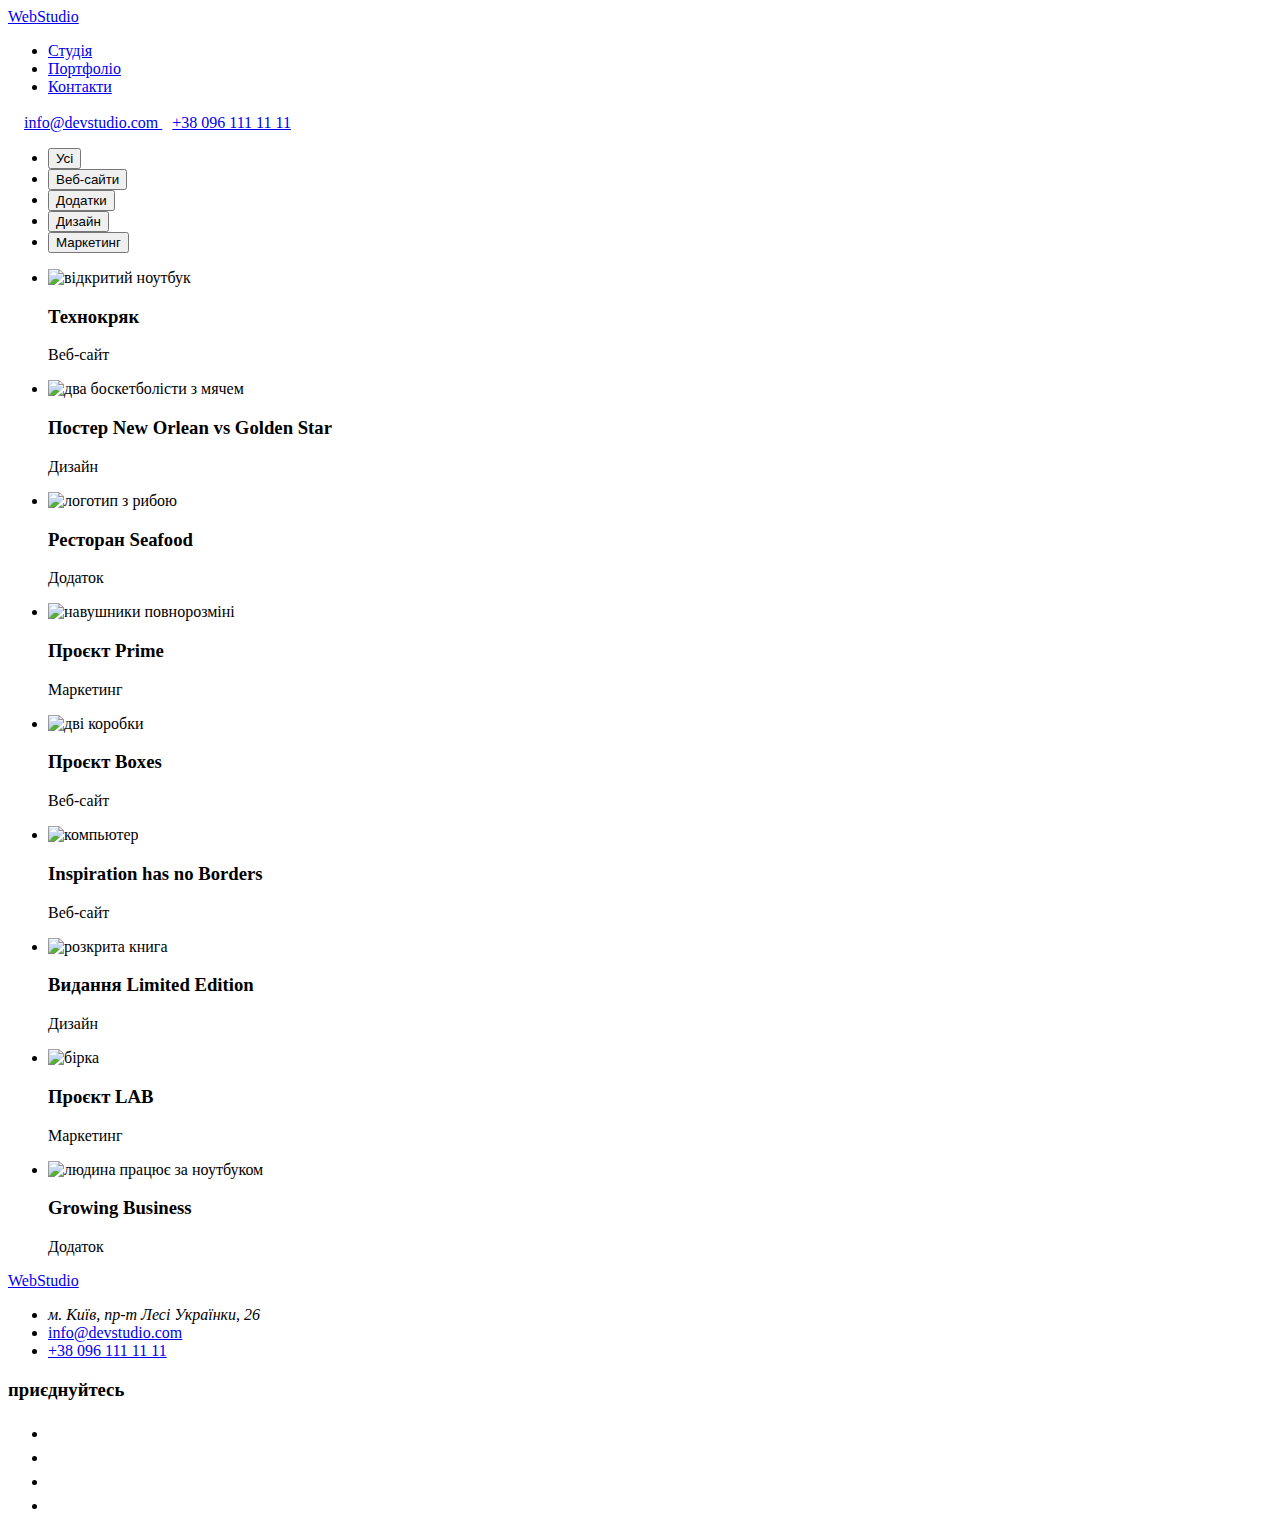
==== portfolio.html @ 6b156e42 "Add files via upload" ====
<!DOCTYPE html>
<html lang="uk">

<head>
  <meta charset="UTF-8" />
  <meta http-equiv="X-UA-Compatible" content="IE=edge" />
  <meta name="viewport" content="width=device-width, initial-scale=1.0" />
  <title>Студія</title>
  <link rel="preconnect" href="https://fonts.googleapis.com" />
  <link rel="preconnect" href="https://fonts.gstatic.com" crossorigin />
  <link href="https://fonts.googleapis.com/css2?family=Raleway:wght@700&family=Roboto:wght@400;500;700;900&display=swap"
    rel="stylesheet" />
  <link rel="stylesheet" href="https://cdnjs.cloudflare.com/ajax/libs/modern-normalize/1.1.0/modern-normalize.min.css"
    integrity="sha512-wpPYUAdjBVSE4KJnH1VR1HeZfpl1ub8YT/NKx4PuQ5NmX2tKuGu6U/JRp5y+Y8XG2tV+wKQpNHVUX03MfMFn9Q=="
    crossorigin="anonymous" referrerpolicy="no-referrer" />
  <link rel="stylesheet" href="./css/styles.css" />
</head>

<body class="body">
  <header class="feader">
    <div class="container feader-conteiner">
      <a href="#" class="logo">Web<span class="accent">Studio</span></a>
      <nav class="feader-conteiner list-feader">
        <ul class="list list-feader">
          <li class="feader-nav">
            <a class="feader-nav-link" href="./index.html">Студія</a>
          </li>
          <li class="feader-nav">
            <a class="feader-nav-link" href="./portfolio.html">Портфоліо</a>
          </li>
          <li class="feader-nav">
            <a class="feader-nav-link nav-end" href="#">Контакти</a>
          </li>
        </ul>
      </nav>
      <a class="feader-contact" href="mailto:info@devstudio.com">
        <svg class="feader-icons" width="16" height="12">
          <use href="./images/icons.svg#icon-envelope"></use>
        </svg>info@devstudio.com
      </a>
      <a class="feader-contact contact-end" href="tel:+380961111111">
        <svg class="feader-icons" width="10" height="16">
          <use href="./images/icons.svg#icon-smartphone"></use>
        </svg>+38 096 111 11 11
      </a>
    </div>
  </header>
  <main>
    <section class="portfolio">
      <div class="container container-portfolio">
        <ul class="list list-portfolio">
          <li class="portfolio-nv"><button class="portfolio-btn" type="button">Усі</button></li>
          <li class="portfolio-nv">
            <button class="portfolio-btn" type="button">Веб-сайти</button>
          </li>
          <li class="portfolio-nv"><button class="portfolio-btn" type="button">Додатки</button></li>
          <li class="portfolio-nv"><button class="portfolio-btn" type="button">Дизайн</button></li>
          <li class="portfolio-nv">
            <button class="portfolio-btn" type="button">Маркетинг</button>
          </li>
        </ul>
        <ul class="list portfolio-items">
          <li class="list-items">
            <img src="./images/portfolio1.jpg" width="370" height="294" alt="відкритий ноутбук" />
            <div class="portfolio-info">
              <h3 class="portfolio-title">Технокряк</h3>
              <p class="portfolio-text">Веб-сайт</p>
            </div>
          </li>
          <li class="list-items">
            <img src="./images/portfolio2.jpg" width="370" height="294" alt="два боскетболісти з мячем" />
            <div class="portfolio-info">
              <h3 class="portfolio-title">Постер New Orlean vs Golden Star</h3>
              <p class="portfolio-text">Дизайн</p>
            </div>
          </li>
          <li class="list-items">
            <img src="./images/portfolio3.jpg" width="370" height="294" alt="логотип з рибою" />
            <div class="portfolio-info">
              <h3 class="portfolio-title">Ресторан Seafood</h3>
              <p class="portfolio-text">Додаток</p>
            </div>
          </li class="list-items">
          <li class="list-items">
            <img src="./images/portfolio4.jpg" width="370" height="294" alt="навушники повнорозміні" />
            <div class="portfolio-info">
              <h3 class="portfolio-title">Проєкт Prime</h3>
              <p class="portfolio-text">Маркетинг</p>
            </div>
          </li>
          <li class="list-items">
            <img src="./images/portfolio5.jpg" width="370" height="294" alt="дві коробки" />
            <div class="portfolio-info">
              <h3 class="portfolio-title">Проєкт Boxes</h3>
              <p class="portfolio-text">Веб-сайт</p>
            </div>
          </li>
          <li class="list-items">
            <img src="./images/portfolio6.jpg" width="370" height="294" alt="компьютер" />
            <div class="portfolio-info">
              <h3 class="portfolio-title">Inspiration has no Borders</h3>
              <p class="portfolio-text">Веб-сайт</p>
            </div>
          </li>
          <li class="list-items">
            <img src="./images/portfolio7.jpg" width="370" height="294" alt="розкрита книга" />
            <div class="portfolio-info">
              <h3 class="portfolio-title">Видання Limited Edition</h3>
              <p class="portfolio-text">Дизайн</p>
            </div>
          </li>
          <li class="list-items">
            <img src="./images/portfolio8.jpg" width="370" height="294" alt="бірка" />
            <div class="portfolio-info">
              <h3 class="portfolio-title">Проєкт LAB</h3>
              <p class="portfolio-text">Маркетинг</p>
            </div>
          </li>
          <li class="list-items">
            <img src="./images/portfolio9.jpg" width="370" height="294" alt="людина працює за ноутбуком" />
            <div class="portfolio-info">
              <h3 class="portfolio-title">Growing Business</h3>
              <p class="portfolio-text">Додаток</p>
            </div>
          </li>
        </ul>
      </div>
    </section>
  </main>
  <footer class="footer">
    <div class="container container-footer">
      <a href="#" class="footer-logo">Web<span class="accent-footer">Studio</span></a>
      <div class="footer-info">
        <ul class="list list-footer">
          <li class="list-info">
            <address class="footer-address">
              м. Київ, пр-т Лесі Українки, 26
            </address>
          </li>
          <li class="list-info">
            <a class="footer-link" href="mailto:info@devstudio.com">info@devstudio.com</a>
          </li>
          <li class="list-info">
            <a class="footer-link end" href="tel:+380961111111">+38 096 111 11 11</a>
          </li>
        </ul>
        <div class="footer-soc">
          <h3 class="footer-soc-title">приєднуйтесь</h3>
          <ul class="footer-soc-list list">
            <li class="footer-soc-icons">
              <a class="footer-soc-link" href="#">
                <svg class="footer-icons" width="20" height="20">
                  <use href="./images/icons.svg#icon-instagram-2"></use>
                </svg>
              </a>
            </li>
            <li class="footer-soc-icons">
              <a class="footer-soc-link" href="#">
                <svg class="footer-icons" width="20" height="20">
                  <use href="./images/icons.svg#icon-twitter-1"></use>
                </svg>
              </a>
            </li>
            <li class="footer-soc-icons">
              <a class="footer-soc-link" href="#">
                <svg class="footer-icons" width="20" height="20">
                  <use href="./images/icons.svg#icon-facebook-1"></use>
                </svg>
              </a>
            </li>
            <li class="footer-soc-icons">
              <a class="footer-soc-link" href="#">
                <svg class="footer-icons" width="20" height="20">
                  <use href="./images/icons.svg#icon-linkedin-1"></use>
                </svg>
              </a>
            </li>
          </ul>
        </div>
      </div>
    </div>
  </footer>
</body>

</html>
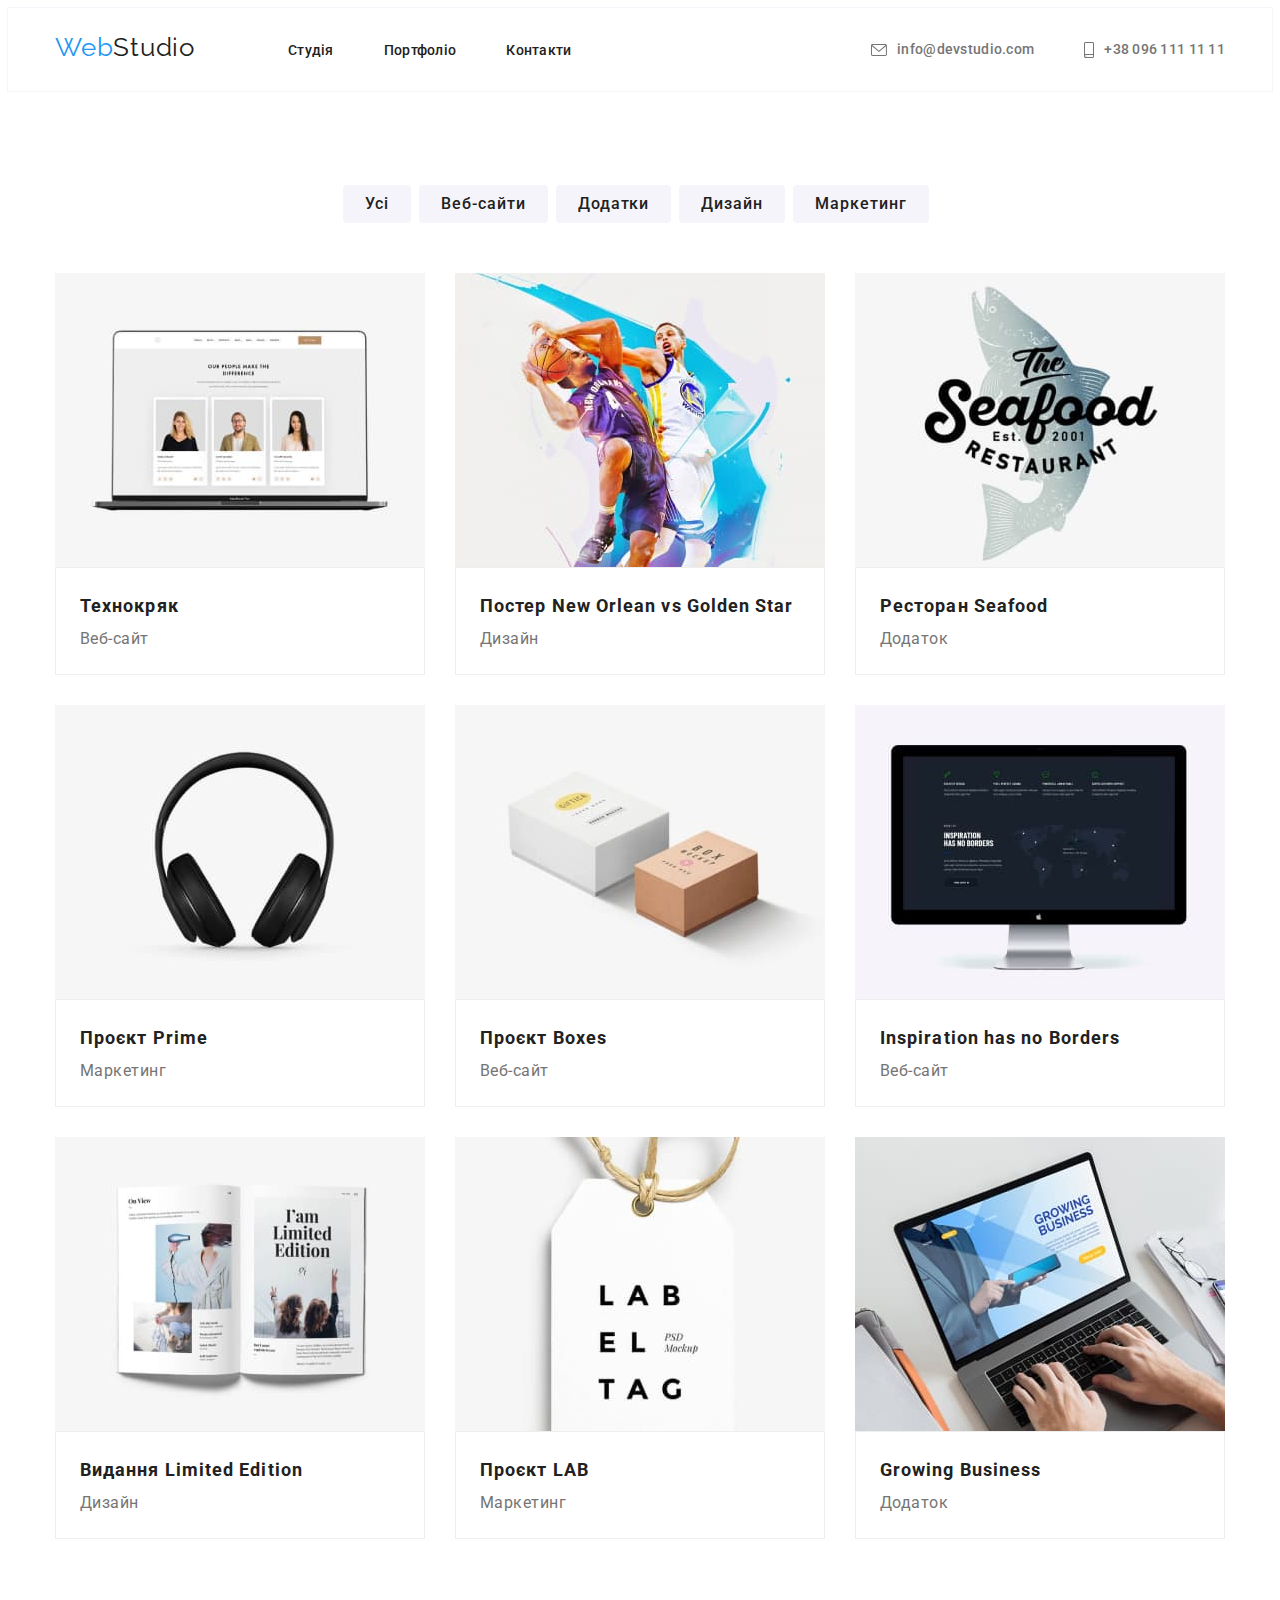
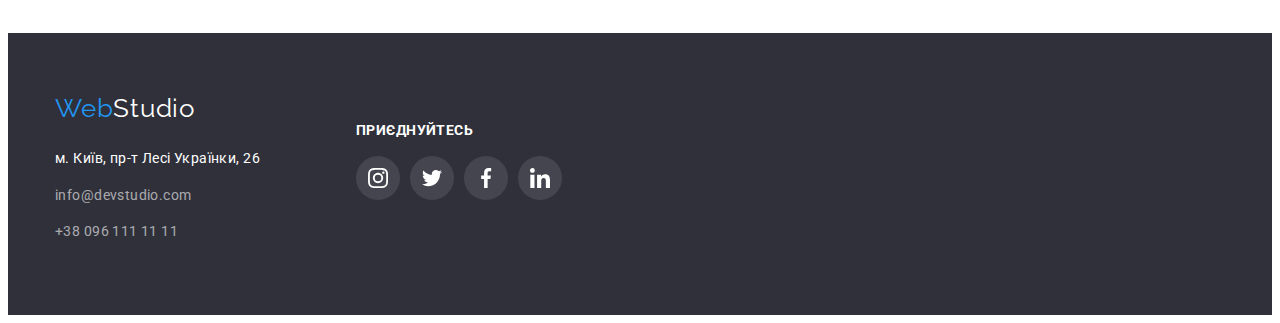
==== commit 2b2a7366: "1.2" ====
--- a/portfolio.html
+++ b/portfolio.html
@@ -21,18 +21,18 @@
     <div class="container feader-conteiner">
       <a href="#" class="logo">Web<span class="accent">Studio</span></a>
       <nav class="feader-conteiner list-feader">
-        <ul class="list list-feader">
-          <li class="feader-nav">
-            <a class="feader-nav-link" href="./index.html">Студія</a>
-          </li>
-          <li class="feader-nav">
-            <a class="feader-nav-link" href="./portfolio.html">Портфоліо</a>
-          </li>
-          <li class="feader-nav">
-            <a class="feader-nav-link nav-end" href="#">Контакти</a>
-          </li>
-        </ul>
-      </nav>
+				<ul class="list list-feader">
+					<li class="feader-nav">
+						<a class="feader-nav-link" href="./index.html">Студія<div class="nav-emphasis"></div></a>															
+					</li>
+					<li class="feader-nav">
+						<a class="feader-nav-link" href="./portfolio.html">Портфоліо<div class="nav-emphasis"></div></a>
+					</li>
+					<li class="feader-nav">
+						<a class="feader-nav-link nav-end" href="#">Контакти<div class="nav-emphasis"></div></a>
+					</li>
+				</ul>
+			</nav>
       <a class="feader-contact" href="mailto:info@devstudio.com">
         <svg class="feader-icons" width="16" height="12">
           <use href="./images/icons.svg#icon-envelope"></use>
@@ -59,12 +59,19 @@
             <button class="portfolio-btn" type="button">Маркетинг</button>
           </li>
         </ul>
-        <ul class="list portfolio-items">
+        <ul class="list portfolio-items"> 
           <li class="list-items">
-            <img src="./images/portfolio1.jpg" width="370" height="294" alt="відкритий ноутбук" />
-            <div class="portfolio-info">
+            <div class="portfolio-overlay-card">
+              <div class="portfolio-overlay">
+                <p class="portfolio-overlay-text">Ресурс пропонує комплексні пропозиції з різним рівнем функціоналу та сервісів. Все це дозволить відвідувачу отримати вичерпні відомості про компанію чи приватну особу.</p>
+              </div>
+              <img src="./images/portfolio1.jpg" width="370" height="294" alt="відкритий ноутбук" />              
+            </div>
+            <div class="portfolio-overlay-battom">
+              <div class="portfolio-info">
               <h3 class="portfolio-title">Технокряк</h3>
               <p class="portfolio-text">Веб-сайт</p>
+              </div>
             </div>
           </li>
           <li class="list-items">
--- a/css/styles.css
+++ b/css/styles.css
@@ -0,0 +1,712 @@
+:root {
+  --color-blac: #212121;
+  --first-title-color: #ffffff;
+  --second-title-color: #212121;
+  --text-item: #757575;
+  --activ-link: #2196f3;
+  --first-btn-color: #2196f3;
+  --second-btn-color: #f5f4fa;
+  --background-origin: #2f303a;
+  --tran:250ms cubic-bezier(0.4, 0, 0.2, 1);
+}
+
+h1,
+h2,
+h3,
+h4,
+h5,
+h6,
+p {
+  margin: 0;
+}
+
+button {
+  cursor: pointer;
+}
+
+address {
+  font-style: normal;
+}
+
+img {
+  display: block;
+}
+
+.body {
+  font-family: 'Roboto';
+  color: var(--color-blac);
+}
+
+.container {
+  width: 1200px;
+  padding-left: 15px;
+  padding-right: 15px;
+  margin: 0 auto;
+  box-sizing: border-box;
+}
+.feader {
+  outline: 1px solid #f5f4fa;
+}
+.feader-conteiner {
+  
+  display: flex;
+}
+.list-feader {
+  margin-right: auto;
+  padding-top: 32px;
+  padding-bottom: 32px;
+  display: flex;
+}
+.feader-nav {
+  position: relative;
+  margin-right: 50px;
+}
+
+.feader-nav-link {
+  padding-top: 32px;
+  padding-bottom: 32px;
+  font-weight: 500;
+  font-size: 14px;
+  line-height: 1.14;
+  letter-spacing: 0.02em;
+  text-decoration: none;
+  color: #212121;
+  transition:250ms var(--tran);
+}
+.nav-end {
+  margin-right: 0;
+}
+
+.nav-emphasis::after {
+  display: inline-block;
+  position: absolute;
+  bottom: 0;
+  right: 0;
+  transform: translateY(32px);
+  content: "";
+  height: 4px;
+  width: 100%;
+  background-color: #2196f3;
+  border-radius: 2px;
+  opacity: 0;
+  transition:250ms var(--tran);
+}
+
+
+.feader-nav-link:after{
+  display: inline-block;
+  position: absolute;
+  bottom: 0;
+  right: 0;
+  transform: translateY(32px);
+  content: "";
+  height: 4px;
+  width: 100%;
+  background-color: #2196f3;
+  border-radius: 2px;
+  opacity: 0;
+  transition:250ms var(--tran);
+}
+
+.feader-nav-link:hover,
+.feader-nav-link:focus {
+  color: var(--first-btn-color);
+}
+.feader-nav-link:hover::after,
+.feader-nav-link:focus::after{
+  opacity: 1;
+}
+
+
+.logo {
+  margin-right: 93px;
+  padding-top: 24px;
+  padding-bottom: 25px;
+  font-size: 26px;
+  line-height: 1.19;
+  letter-spacing: 0.03em;
+  list-style: none;
+  text-decoration: none;
+  font-family: 'Raleway';
+  text-decoration-color: var(--activ-link);
+  color: #2196f3;
+}
+.accent {
+  color: #212121;
+}
+.list {
+  padding: 0 0;
+  margin: 0 0;
+  list-style: none;
+  text-decoration: none;
+}
+a.list:visited {
+  color: #2196f3;
+}
+.feader-contact {
+  margin-right: 50px;
+  padding-top: 32px;
+  padding-bottom: 32px;
+  font-weight: 500;
+  font-size: 14px;
+  line-height: 1.14;
+  letter-spacing: 0.02em;
+  text-decoration: none;
+  color: #757575;
+  display: flex;
+  align-items: center;
+  justify-content: center;
+  gap: 10px;
+  transition:250ms var(--tran);
+}
+.feader-icons {
+  fill: #757575;
+  transition:250ms var(--tran);
+}
+.contact-end {
+  margin-right: 0;
+}
+.feader-contact:hover,
+.feader-contact:active,
+.feader-contact:focus {
+  color: var(--first-btn-color);
+  
+}
+.feader-contact:hover .feader-icons {
+  fill: #2196f3;
+}
+.feader-contact:focus .feader-icons {
+  fill: #2196f3;
+}
+.fero-container {
+}
+.hero {
+  padding-bottom: 200px;
+  padding-top: 200px;
+  background-image: linear-gradient(rgba(47, 48, 58, 0.4), rgba(47, 48, 58, 0.4)),
+    url(../images/bg1.jpg);
+  background-repeat: no-repeat;
+  background-position: center;
+  background-size: cover;
+}
+.hero-title {
+  margin-bottom: 30px;
+  font-weight: 900;
+  font-size: 44px;
+  line-height: 1.36;
+  text-align: center;
+  letter-spacing: 0.06em;
+  text-transform: uppercase;
+  color: var(--first-title-color);
+}
+.hero-btn {
+  padding-top: 10px;
+  padding-bottom: 10px;
+  padding-left: 32px;
+  padding-right: 32px;
+  margin-top: 30px;
+  font-weight: 700;
+  font-size: 16px;
+  line-height: 1.87;
+  border-radius: 4px;
+  border: 0px;
+  display: block;
+  align-items: center;
+  text-align: center;
+  letter-spacing: 0.06em;
+  background-color: #2196f3;
+  color: #ffffff;
+  margin: 0 auto;
+  font-family: 'Roboto';
+  transition:250ms var(--tran);
+}
+.backdrop{
+  position: fixed;
+  top: 0;
+  left: 0;
+  width: 100%;
+  height: 100%;
+  background: rgba(0, 0, 0, 0.2);
+  transition:250ms var(--tran);
+  
+}
+.backdrop.is-hidden{
+  opacity: 0; 
+  visibility: hidden;
+  pointer-events: none;
+}
+.modal{
+  position: absolute;
+  top: 50%;
+  left: 50%;
+  transform: translate(-50%, -50%);
+  width: 528px;
+  height: 581px;
+  background: #FFFFFF;
+  box-shadow: 0px 1px 3px rgba(0, 0, 0, 0.12), 0px 1px 1px rgba(0, 0, 0, 0.14), 0px 2px 1px rgba(0, 0, 0, 0.2);
+  border-radius: 4px;
+  transition:250ms var(--tran);
+
+}
+.modal-button{
+  margin-top: 8px;
+  margin-left: 490px;
+  width: 30px;
+  height: 30px;
+  background: #FFFFFF;
+  border: 1px solid rgba(0, 0, 0, 0.1);
+  border-radius: 50%;
+}
+.modal-button-icons{
+  display: flex;
+  align-items: center;
+  justify-content: center;
+}
+.section {
+}
+.features-container {
+}
+.list-features {
+  display: flex;
+  gap: 30px;
+}
+.features-items-list {
+  width: 270px;
+  height: 120px;
+  margin-bottom: 30px;
+  border-radius: 4px;
+  display: flex;
+  align-items: center;
+  justify-content: center;
+}
+.features-icons-fon {
+  width: 270px;
+  height: 120px;
+  background-position: center;
+  margin-bottom: 30px;
+  border-radius: 4px;
+  display: flex;
+  align-items: center;
+  justify-content: center;
+  background-color: #f5f4fa;
+}
+.features-icon {
+  width: 70px;
+  height: 70px;
+  display: flex;
+  align-items: center;
+  justify-content: center;
+}
+
+.features {
+  padding-top: 94px;
+  padding-bottom: 94px;
+  color: var(--color-blac);
+}
+.features-text {
+  margin-top: 10px;
+  font-size: 14px;
+  line-height: 1.71;
+  letter-spacing: 0.03em;
+  color: var(--text-item);
+}
+.features-title {
+  margin-bottom: 10px;
+  font-size: 14px;
+  line-height: 1.14;
+  letter-spacing: 0.03em;
+  text-transform: uppercase;
+  color: var(--second-title-color);
+}
+.features-items {
+  width: 270px;
+}
+.doing {
+  padding-bottom: 94px;
+}
+.doing-container {
+}
+.doing-title {
+  margin-bottom: 50px;
+  font-size: 36px;
+  line-height: 1.17;
+  text-align: center;
+  letter-spacing: 0.03em;
+  color: var(--second-title-color);
+}
+.team {
+  padding-top: 94px;
+  padding-bottom: 94px;
+  background-color: #f5f4fa;
+}
+.list-doing {
+  margin: 0;
+  display: flex;
+}
+.list-team {
+  margin: 0;
+  display: flex;
+}
+.doing-items {
+  position: relative;
+  margin-right: 30px;
+}
+.doing-images-info{
+  position: absolute;
+  bottom: 0;
+  right: 0;
+  height: 70px;
+  width: 100%;
+  padding-top: 27px;
+  background: rgba(47, 48, 58, 0.8);
+}
+.doing-info-title{
+  font-family: 'Roboto';
+  font-style: normal;
+  font-weight: 700;
+  font-size: 14px;
+  line-height: 0.875;
+  text-align: center;
+  letter-spacing: 0.03em;
+  text-transform: uppercase;
+  color: #FFFFFF;
+}
+.container-team {
+}
+.team-title {
+  margin-bottom: 50px;
+  font-size: 36px;
+  line-height: 1.17;
+  text-align: center;
+  letter-spacing: 0.03em;
+  color: var(--second-title-color);
+}
+.team-items {
+  margin-right: 30px;
+  background-color: #ffffff;
+  box-shadow: 0px 1px 3px rgba(0, 0, 0, 0.12), 0px 1px 1px rgba(0, 0, 0, 0.14),
+    0px 2px 1px rgba(0, 0, 0, 0.2);
+  border-radius: 0px 0px 4px 4px;
+}
+.info-items {
+  padding-top: 30px;
+  padding-bottom: 30px;
+}
+.team-second-title {
+  margin-bottom: 10px;
+  font-weight: 500;
+  font-size: 16px;
+  line-height: 1.18;
+  text-align: center;
+  letter-spacing: 0.03em;
+  color: var(--color-blac);
+}
+.team-text {
+  margin-top: 10px;
+  font-size: 16px;
+  line-height: 1.19;
+  text-align: center;
+  letter-spacing: 0.03em;
+  color: var(--text-item);
+}
+.team-soc-list {
+  margin-top: 16px;
+  margin-left: 32px;
+  margin-right: 32px;
+  display: flex;
+  justify-content: space-evenly;
+}
+.team-soc-items {
+  width: 44px;
+  height: 44px;
+}
+.team-soc-link {
+  width: 100%;
+  height: 100%;
+  border-radius: 50%;
+  background-color: #ffffff;
+  display: flex;
+  align-items: center;
+  justify-content: center;
+  transition:250ms var(--tran);
+}
+.team-soc-icon {
+  fill: #afb1b8;
+  transition:250ms var(--tran);
+}
+.team-soc-link:hover,
+.team-soc-link:focus {
+  background-color: #2196f3;
+}
+.team-soc-link:hover .team-soc-icon {
+  fill: #ffffff;
+}
+.team-soc-link:focus .team-soc-icon {
+  fill: #ffffff;
+}
+.clients {
+  padding-top: 94px;
+  padding-bottom: 94px;
+}
+.container-clients {
+}
+.clients-title {
+  font-size: 36px;
+  line-height: 1.17;
+  text-align: center;
+  letter-spacing: 0.03em;
+  margin-bottom: 50px;
+  color: var(--second-title-color);
+}
+.clients-list {
+  margin: 0;
+  display: flex;
+  gap: 30px;
+}
+.clients-logo {
+  width: 170px;
+  height: 92px;
+  border-radius: 4px;
+  border: 1px solid #afb1b8;
+  display: flex;
+  align-items: center;
+  justify-content: center;
+  transition:250ms var(--tran);
+}
+.clients-logo-icon {
+  fill: #afb1b8;
+  transition:250ms var(--tran);
+}
+.clients-list-grup:hover,
+.clients-list-grup:focus {
+  color: #2196f3;
+}
+.clients-logo:hover,
+.clients-logo:focus {
+  border-color: #2196f3;
+}
+.clients-logo:hover .clients-logo-icon {
+  fill: #2196f3;
+}
+.clients-logo:focus .clients-logo-icon {
+  fill: #2196f3;
+}
+
+.container-footer {
+}
+.clients-list-grup {
+}
+.footer {
+  padding-bottom: 60px;
+  padding-top: 60px;
+  color: var(--first-title-color);
+  background-color: var(--background-origin);
+}
+.footer-info {
+  display: flex;
+  gap: 70px;
+}
+.list-footer {
+  padding-left: 0;
+  margin-top: 20px;
+}
+.list-info {
+  margin-bottom: 12px;
+}
+.footer-link {
+  text-decoration: none;
+  color: rgba(255, 255, 255, 0.6);
+  transition:250ms var(--tran);
+}
+.footer-link:hover,
+.footer-link:focus {
+  color: var(--first-btn-color);
+}
+.footer-logo {
+  font-family: 'Raleway';
+  font-style: normal;
+  font-size: 26px;
+  line-height: 1.19;
+  letter-spacing: 0.03em;
+  text-decoration: none;
+  color: #2196f3;
+  transition:250ms var(--tran);
+}
+.accent-footer {
+  color: #ffffff;
+  transition:250ms var(--tran);
+}
+.footer-address {
+  width: 231px;
+  font-size: 14px;
+  line-height: 2;
+  letter-spacing: 0.03em;
+  text-decoration: none;
+  font-style: normal;
+  color: var(--first-title-color);
+}
+.footer-link {
+  font-size: 14px;
+  line-height: 1.71;
+  letter-spacing: 0.03em;
+  color: rgba(255, 255, 255, 0.6);
+  transition:250ms var(--tran);
+}
+.footer-soc-title {
+  font-weight: 700;
+  font-size: 14px;
+  line-height: 0.875;
+  letter-spacing: 0.03em;
+  text-transform: uppercase;
+  color: #ffffff;
+}
+.footer-soc {
+}
+.footer-soc-list {
+  margin-top: 20px;
+  display: flex;
+  gap: 10px;
+}
+.footer-soc-icons {
+  width: 44px;
+  height: 44px;
+}
+.footer-soc-link {
+  width: 100%;
+  height: 100%;
+  border-radius: 50%;
+  background-image: linear-gradient(rgba(255, 255, 255, 0.1), rgba(255, 255, 255, 0.1));
+  display: flex;
+  align-items: center;
+  justify-content: center;
+  transition:250ms var(--tran);
+}
+.footer-icons {
+  fill: #ffffff;
+  transition:250ms var(--tran);
+}
+.footer-soc-link:hover,
+.footer-soc-link:focus {
+  background-color: #2196f3;
+}
+.end {
+}
+/*portfolio*/
+.portfolio {
+  padding-bottom: 94px;
+  padding-top: 94px;
+}
+.container-portfolio {
+}
+.list-portfolio {
+  justify-content: center;
+  margin-bottom: 50px;
+  display: flex;
+}
+.portfolio-nv {
+  margin-right: 8px;
+}
+
+.portfolio-btn {
+  padding-top: 6px;
+  padding-bottom: 6px;
+  padding-right: 22px;
+  padding-left: 22px;
+  font-weight: 500;
+  font-size: 16px;
+  line-height: 1.62;
+  border-radius: 4px;
+  border: #2196f3;
+  display: flex;
+  align-items: center;
+  text-align: center;
+  letter-spacing: 0.06em;
+  background-color: #f5f4fa;
+  color: #212121;
+  cursor: pointer;
+  font-family: 'Roboto';
+  transition:250ms var(--tran);
+}
+.portfolio-btn:hover,
+.portfolio-btn:focus {
+  color: #ffffff;
+  background-color: #2196f3;
+  box-shadow: 0px 2px 2px 0px #0000001f, 0px 1px 2px 0px #00000014, 0px 3px 1px 0px #0000001a;
+}
+.portfolio-overlay-card{
+  cursor: pointer;
+  position: relative;
+  transition:250ms var(--tran);
+  overflow: hidden
+}
+.portfolio-overlay-card:hover .portfolio-overlay {
+  transform: translateY(0);
+}
+.portfolio-overlay-battom:hover .portfolio-overlay {
+  transform: translateY(0);
+}
+.portfolio-overlay-battom{
+  cursor: pointer;
+
+}
+.portfolio-overlay {
+  display: inline-block;
+  position: absolute;
+  top: 0;
+  left: 0;
+  height: 100%;
+  width: 100%;
+  content: "";
+  background-color: rgba(33, 150, 243, 0.9);
+  transform: translateY(100%);
+  transition: transform var(--tran);
+  
+}
+.portfolio-overlay-text{
+  padding-top: 63px;
+  padding-bottom: 63px;
+  padding-left: 24px;
+  padding-right: 24px;  
+  font-weight: 400;
+  font-size: 18px;
+  line-height: 1.5;
+  letter-spacing: 0.03em;
+  color: #FFFFFF;
+
+}
+
+.portfolio-items {
+  display: flex;
+  gap: 30px;
+  flex-wrap: wrap;
+  font-size: 18px;
+  line-height: 2;
+  letter-spacing: 0.06em;
+  color: var(--second-title-color);
+}
+.list-items:hover {
+  box-shadow: 0px 4px 4px 0px #00000040;
+}
+.portfolio-info {
+  border-width: 1px;
+  border-style: solid;
+  border-color: #eeeeee;
+  padding-bottom: 20px;
+  padding-top: 20px;
+  padding-left: 24px;
+}
+.portfolio-text {
+  font-size: 16px;
+  line-height: 1.87;
+  letter-spacing: 0.03em;
+  color: var(--text-item);
+}
+.portfolio-title {
+  font-size: 18px;
+  line-height: 2;
+  letter-spacing: 0.06em;
+  color: var(--second-title-color);
+}
+:current(a) {
+  background: yellow;
+}
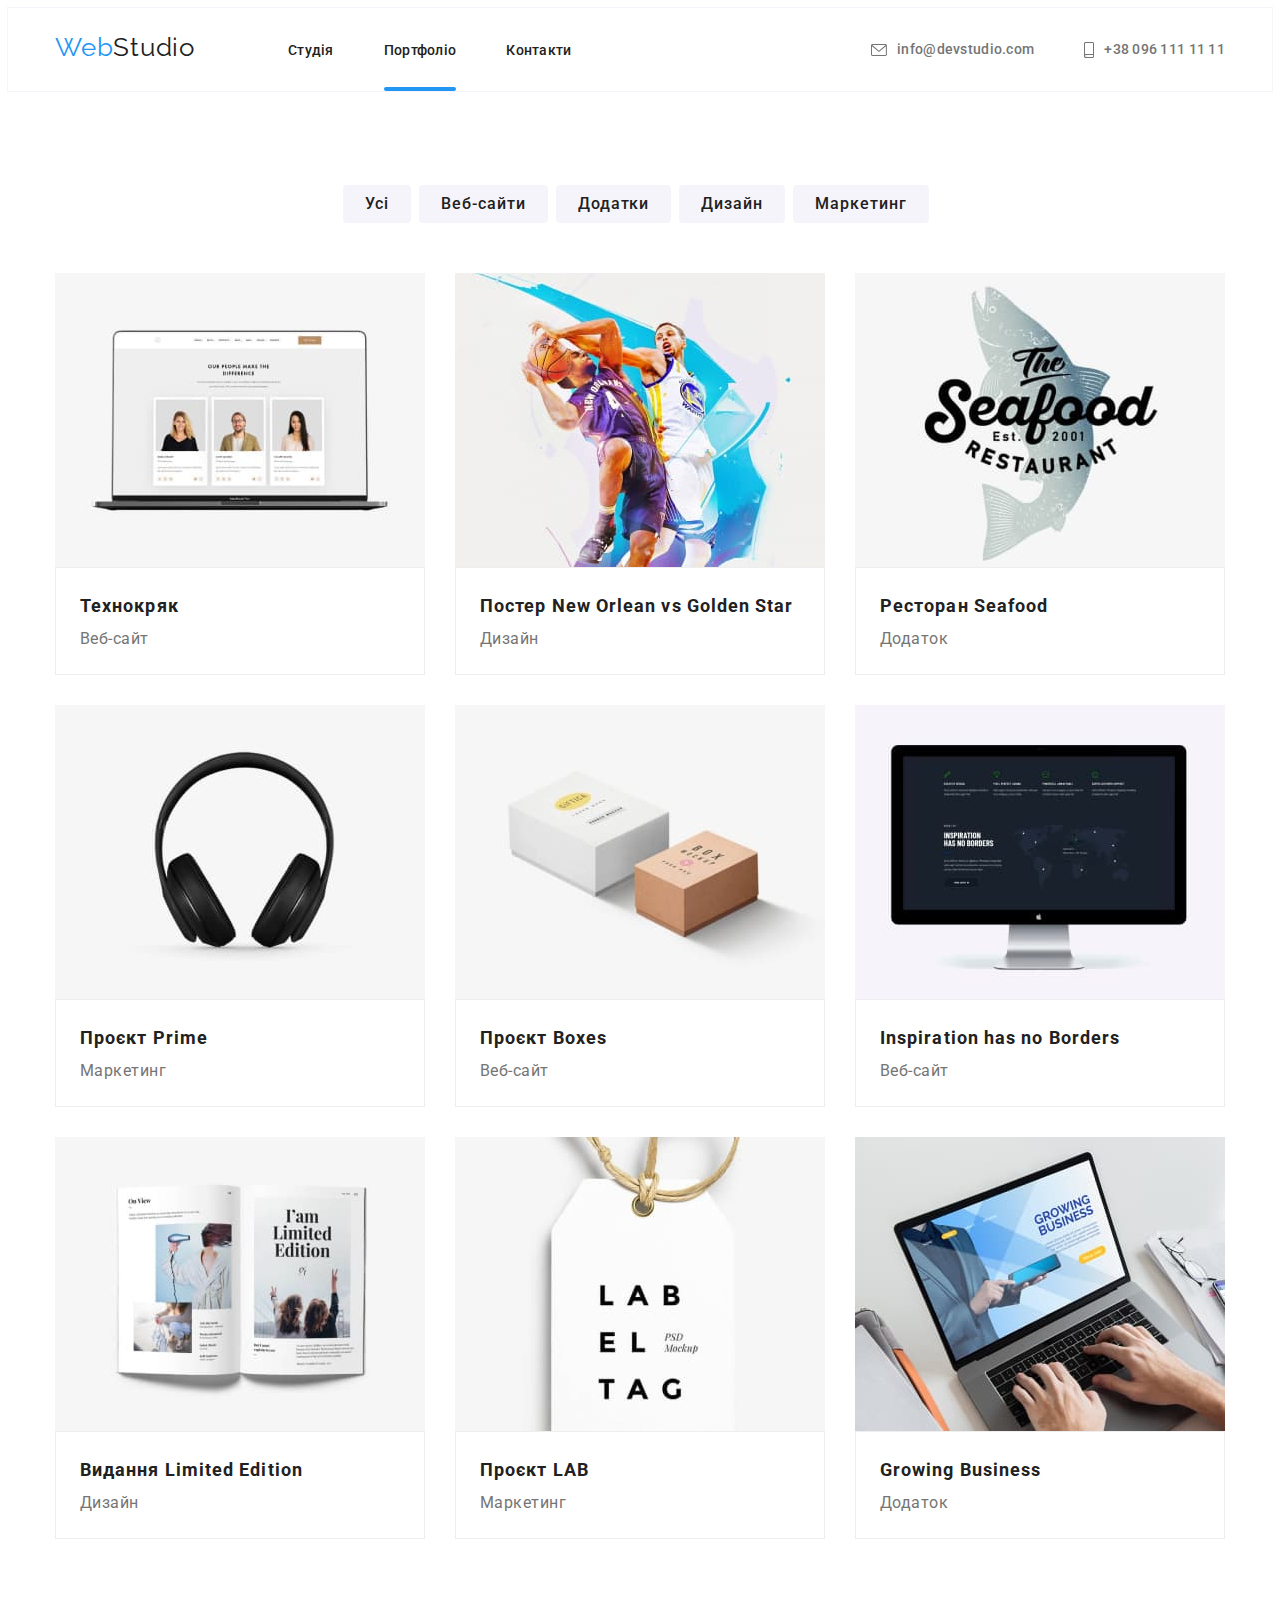
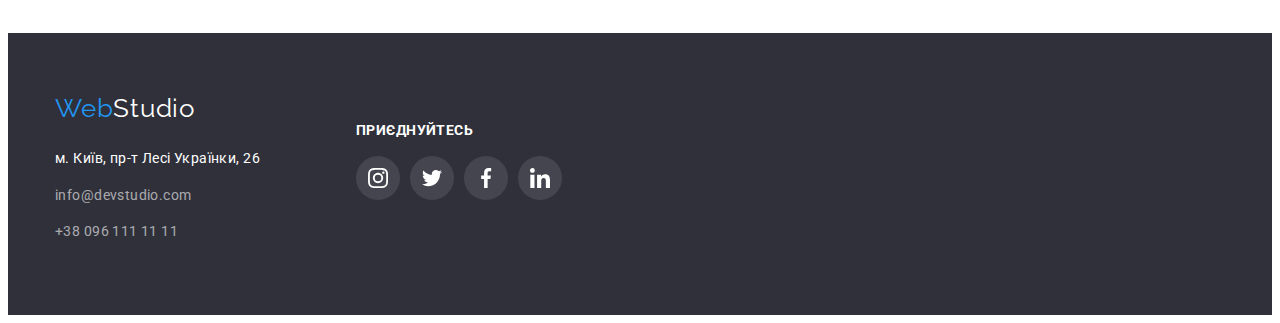
==== commit 95cf6f36: "5.7" ====
--- a/portfolio.html
+++ b/portfolio.html
@@ -23,13 +23,13 @@
       <nav class="feader-conteiner list-feader">
 				<ul class="list list-feader">
 					<li class="feader-nav">
-						<a class="feader-nav-link" href="./index.html">Студія<div class="nav-emphasis"></div></a>															
+						<a class="feader-nav-link " href="./index.html">Студія<div class="nav-emphasis"></div></a>															
 					</li>
 					<li class="feader-nav">
-						<a class="feader-nav-link" href="./portfolio.html">Портфоліо<div class="nav-emphasis"></div></a>
+						<a class="feader-nav-link current" href="./portfolio.html">Портфоліо<div class="nav-emphasis"></div></a>
 					</li>
 					<li class="feader-nav">
-						<a class="feader-nav-link nav-end" href="#">Контакти<div class="nav-emphasis"></div></a>
+						<a class="feader-nav-link nav-end " href="#">Контакти<div class="nav-emphasis"></div></a>
 					</li>
 				</ul>
 			</nav>
@@ -75,56 +75,96 @@
             </div>
           </li>
           <li class="list-items">
-            <img src="./images/portfolio2.jpg" width="370" height="294" alt="два боскетболісти з мячем" />
+            <div class="portfolio-overlay-card">
+              <div class="portfolio-overlay">
+                <p class="portfolio-overlay-text">Ресурс пропонує комплексні пропозиції з різним рівнем функціоналу та сервісів. Все це дозволить відвідувачу отримати вичерпні відомості про компанію чи приватну особу.</p>
+              </div>
+              <img src="./images/portfolio2.jpg" width="370" height="294" alt="два боскетболісти з мячем" />
+            </div>  
             <div class="portfolio-info">
               <h3 class="portfolio-title">Постер New Orlean vs Golden Star</h3>
               <p class="portfolio-text">Дизайн</p>
             </div>
           </li>
           <li class="list-items">
-            <img src="./images/portfolio3.jpg" width="370" height="294" alt="логотип з рибою" />
+            <div class="portfolio-overlay-card">
+              <div class="portfolio-overlay">
+                <p class="portfolio-overlay-text">Ресурс пропонує комплексні пропозиції з різним рівнем функціоналу та сервісів. Все це дозволить відвідувачу отримати вичерпні відомості про компанію чи приватну особу.</p>
+              </div>
+              <img src="./images/portfolio3.jpg" width="370" height="294" alt="логотип з рибою" />
+            </div>
             <div class="portfolio-info">
               <h3 class="portfolio-title">Ресторан Seafood</h3>
               <p class="portfolio-text">Додаток</p>
             </div>
           </li class="list-items">
           <li class="list-items">
-            <img src="./images/portfolio4.jpg" width="370" height="294" alt="навушники повнорозміні" />
+            <div class="portfolio-overlay-card">
+              <div class="portfolio-overlay">
+                <p class="portfolio-overlay-text">Ресурс пропонує комплексні пропозиції з різним рівнем функціоналу та сервісів. Все це дозволить відвідувачу отримати вичерпні відомості про компанію чи приватну особу.</p>
+              </div>
+              <img src="./images/portfolio4.jpg" width="370" height="294" alt="навушники повнорозміні" />
+            </div>
             <div class="portfolio-info">
               <h3 class="portfolio-title">Проєкт Prime</h3>
               <p class="portfolio-text">Маркетинг</p>
             </div>
           </li>
           <li class="list-items">
-            <img src="./images/portfolio5.jpg" width="370" height="294" alt="дві коробки" />
+            <div class="portfolio-overlay-card">
+              <div class="portfolio-overlay">
+                <p class="portfolio-overlay-text">Ресурс пропонує комплексні пропозиції з різним рівнем функціоналу та сервісів. Все це дозволить відвідувачу отримати вичерпні відомості про компанію чи приватну особу.</p>
+              </div>
+              <img src="./images/portfolio5.jpg" width="370" height="294" alt="дві коробки" />
+            </div>
             <div class="portfolio-info">
               <h3 class="portfolio-title">Проєкт Boxes</h3>
               <p class="portfolio-text">Веб-сайт</p>
             </div>
           </li>
           <li class="list-items">
-            <img src="./images/portfolio6.jpg" width="370" height="294" alt="компьютер" />
+            <div class="portfolio-overlay-card">
+              <div class="portfolio-overlay">
+                <p class="portfolio-overlay-text">Ресурс пропонує комплексні пропозиції з різним рівнем функціоналу та сервісів. Все це дозволить відвідувачу отримати вичерпні відомості про компанію чи приватну особу.</p>
+              </div>
+              <img src="./images/portfolio6.jpg" width="370" height="294" alt="компьютер" />
+            </div>
             <div class="portfolio-info">
               <h3 class="portfolio-title">Inspiration has no Borders</h3>
               <p class="portfolio-text">Веб-сайт</p>
             </div>
           </li>
           <li class="list-items">
-            <img src="./images/portfolio7.jpg" width="370" height="294" alt="розкрита книга" />
+            <div class="portfolio-overlay-card">
+              <div div div class="portfolio-overlay">
+                <p class="portfolio-overlay-text">Ресурс пропонує комплексні пропозиції з різним рівнем функціоналу та сервісів. Все це дозволить відвідувачу отримати вичерпні відомості про компанію чи приватну особу.</p>
+              </div>
+              <img src="./images/portfolio7.jpg" width="370" height="294" alt="розкрита книга" />
+            </div>
             <div class="portfolio-info">
               <h3 class="portfolio-title">Видання Limited Edition</h3>
               <p class="portfolio-text">Дизайн</p>
             </div>
           </li>
           <li class="list-items">
-            <img src="./images/portfolio8.jpg" width="370" height="294" alt="бірка" />
+            <div class="portfolio-overlay-card">
+              <div class="portfolio-overlay">
+                <p class="portfolio-overlay-text">Ресурс пропонує комплексні пропозиції з різним рівнем функціоналу та сервісів. Все це дозволить відвідувачу отримати вичерпні відомості про компанію чи приватну особу.</p>
+              </div>
+              <img src="./images/portfolio8.jpg" width="370" height="294" alt="бірка" />
+            </div>
             <div class="portfolio-info">
               <h3 class="portfolio-title">Проєкт LAB</h3>
               <p class="portfolio-text">Маркетинг</p>
             </div>
           </li>
           <li class="list-items">
-            <img src="./images/portfolio9.jpg" width="370" height="294" alt="людина працює за ноутбуком" />
+            <div class="portfolio-overlay-card">
+              <div class="portfolio-overlay">
+                <p class="portfolio-overlay-text">Ресурс пропонує комплексні пропозиції з різним рівнем функціоналу та сервісів. Все це дозволить відвідувачу отримати вичерпні відомості про компанію чи приватну особу.</p>
+              </div>
+              <img src="./images/portfolio9.jpg" width="370" height="294" alt="людина працює за ноутбуком" />
+            </div>
             <div class="portfolio-info">
               <h3 class="portfolio-title">Growing Business</h3>
               <p class="portfolio-text">Додаток</p>
--- a/css/styles.css
+++ b/css/styles.css
@@ -7,7 +7,7 @@
   --first-btn-color: #2196f3;
   --second-btn-color: #f5f4fa;
   --background-origin: #2f303a;
-  --tran:250ms cubic-bezier(0.4, 0, 0.2, 1);
+  --tran: 250ms cubic-bezier(0.4, 0, 0.2, 1);
 }
 
 h1,
@@ -48,7 +48,6 @@
   outline: 1px solid #f5f4fa;
 }
 .feader-conteiner {
-  
   display: flex;
 }
 .list-feader {
@@ -71,7 +70,7 @@
   letter-spacing: 0.02em;
   text-decoration: none;
   color: #212121;
-  transition:250ms var(--tran);
+  transition: 250ms var(--tran);
 }
 .nav-end {
   margin-right: 0;
@@ -83,40 +82,40 @@
   bottom: 0;
   right: 0;
   transform: translateY(32px);
-  content: "";
+  content: '';
   height: 4px;
   width: 100%;
   background-color: #2196f3;
   border-radius: 2px;
   opacity: 0;
-  transition:250ms var(--tran);
-}
-
-
-.feader-nav-link:after{
+  transition: 250ms var(--tran);
+}
+
+.feader-nav-link:after {
   display: inline-block;
   position: absolute;
   bottom: 0;
   right: 0;
   transform: translateY(32px);
-  content: "";
+  content: '';
   height: 4px;
   width: 100%;
   background-color: #2196f3;
   border-radius: 2px;
   opacity: 0;
-  transition:250ms var(--tran);
-}
-
+  transition: 250ms var(--tran);
+}
+.current::after{
+  opacity: 1
+}
 .feader-nav-link:hover,
 .feader-nav-link:focus {
   color: var(--first-btn-color);
 }
 .feader-nav-link:hover::after,
-.feader-nav-link:focus::after{
+.feader-nav-link:focus::after {
   opacity: 1;
 }
-
 
 .logo {
   margin-right: 93px;
@@ -157,11 +156,11 @@
   align-items: center;
   justify-content: center;
   gap: 10px;
-  transition:250ms var(--tran);
+  transition: 250ms var(--tran);
 }
 .feader-icons {
   fill: #757575;
-  transition:250ms var(--tran);
+  transition: 250ms var(--tran);
 }
 .contact-end {
   margin-right: 0;
@@ -170,7 +169,6 @@
 .feader-contact:active,
 .feader-contact:focus {
   color: var(--first-btn-color);
-  
 }
 .feader-contact:hover .feader-icons {
   fill: #2196f3;
@@ -218,46 +216,45 @@
   color: #ffffff;
   margin: 0 auto;
   font-family: 'Roboto';
-  transition:250ms var(--tran);
-}
-.backdrop{
+  transition: 250ms var(--tran);
+}
+.backdrop {
   position: fixed;
   top: 0;
   left: 0;
   width: 100%;
   height: 100%;
   background: rgba(0, 0, 0, 0.2);
-  transition:250ms var(--tran);
-  
-}
-.backdrop.is-hidden{
-  opacity: 0; 
+  transition: 250ms var(--tran);
+}
+.backdrop.is-hidden {
+  opacity: 0;
   visibility: hidden;
   pointer-events: none;
 }
-.modal{
+.modal {
   position: absolute;
   top: 50%;
   left: 50%;
   transform: translate(-50%, -50%);
   width: 528px;
   height: 581px;
-  background: #FFFFFF;
-  box-shadow: 0px 1px 3px rgba(0, 0, 0, 0.12), 0px 1px 1px rgba(0, 0, 0, 0.14), 0px 2px 1px rgba(0, 0, 0, 0.2);
+  background: #ffffff;
+  box-shadow: 0px 1px 3px rgba(0, 0, 0, 0.12), 0px 1px 1px rgba(0, 0, 0, 0.14),
+    0px 2px 1px rgba(0, 0, 0, 0.2);
   border-radius: 4px;
-  transition:250ms var(--tran);
-
-}
-.modal-button{
+  transition: 250ms var(--tran);
+}
+.modal-button {
   margin-top: 8px;
   margin-left: 490px;
   width: 30px;
   height: 30px;
-  background: #FFFFFF;
+  background: #ffffff;
   border: 1px solid rgba(0, 0, 0, 0.1);
   border-radius: 50%;
 }
-.modal-button-icons{
+.modal-button-icons {
   display: flex;
   align-items: center;
   justify-content: center;
@@ -351,7 +348,7 @@
   position: relative;
   margin-right: 30px;
 }
-.doing-images-info{
+.doing-images-info {
   position: absolute;
   bottom: 0;
   right: 0;
@@ -360,7 +357,7 @@
   padding-top: 27px;
   background: rgba(47, 48, 58, 0.8);
 }
-.doing-info-title{
+.doing-info-title {
   font-family: 'Roboto';
   font-style: normal;
   font-weight: 700;
@@ -369,7 +366,7 @@
   text-align: center;
   letter-spacing: 0.03em;
   text-transform: uppercase;
-  color: #FFFFFF;
+  color: #ffffff;
 }
 .container-team {
 }
@@ -428,11 +425,11 @@
   display: flex;
   align-items: center;
   justify-content: center;
-  transition:250ms var(--tran);
+  transition: 250ms var(--tran);
 }
 .team-soc-icon {
   fill: #afb1b8;
-  transition:250ms var(--tran);
+  transition: 250ms var(--tran);
 }
 .team-soc-link:hover,
 .team-soc-link:focus {
@@ -471,11 +468,11 @@
   display: flex;
   align-items: center;
   justify-content: center;
-  transition:250ms var(--tran);
+  transition: 250ms var(--tran);
 }
 .clients-logo-icon {
   fill: #afb1b8;
-  transition:250ms var(--tran);
+  transition: 250ms var(--tran);
 }
 .clients-list-grup:hover,
 .clients-list-grup:focus {
@@ -516,7 +513,7 @@
 .footer-link {
   text-decoration: none;
   color: rgba(255, 255, 255, 0.6);
-  transition:250ms var(--tran);
+  transition: 250ms var(--tran);
 }
 .footer-link:hover,
 .footer-link:focus {
@@ -530,11 +527,11 @@
   letter-spacing: 0.03em;
   text-decoration: none;
   color: #2196f3;
-  transition:250ms var(--tran);
+  transition: 250ms var(--tran);
 }
 .accent-footer {
   color: #ffffff;
-  transition:250ms var(--tran);
+  transition: 250ms var(--tran);
 }
 .footer-address {
   width: 231px;
@@ -550,7 +547,7 @@
   line-height: 1.71;
   letter-spacing: 0.03em;
   color: rgba(255, 255, 255, 0.6);
-  transition:250ms var(--tran);
+  transition: 250ms var(--tran);
 }
 .footer-soc-title {
   font-weight: 700;
@@ -579,11 +576,11 @@
   display: flex;
   align-items: center;
   justify-content: center;
-  transition:250ms var(--tran);
+  transition: 250ms var(--tran);
 }
 .footer-icons {
   fill: #ffffff;
-  transition:250ms var(--tran);
+  transition: 250ms var(--tran);
 }
 .footer-soc-link:hover,
 .footer-soc-link:focus {
@@ -625,7 +622,7 @@
   color: #212121;
   cursor: pointer;
   font-family: 'Roboto';
-  transition:250ms var(--tran);
+  transition: 250ms var(--tran);
 }
 .portfolio-btn:hover,
 .portfolio-btn:focus {
@@ -633,11 +630,11 @@
   background-color: #2196f3;
   box-shadow: 0px 2px 2px 0px #0000001f, 0px 1px 2px 0px #00000014, 0px 3px 1px 0px #0000001a;
 }
-.portfolio-overlay-card{
+.portfolio-overlay-card {
   cursor: pointer;
   position: relative;
-  transition:250ms var(--tran);
-  overflow: hidden
+  transition: 250ms var(--tran);
+  overflow: hidden;
 }
 .portfolio-overlay-card:hover .portfolio-overlay {
   transform: translateY(0);
@@ -645,9 +642,8 @@
 .portfolio-overlay-battom:hover .portfolio-overlay {
   transform: translateY(0);
 }
-.portfolio-overlay-battom{
+.portfolio-overlay-battom {
   cursor: pointer;
-
 }
 .portfolio-overlay {
   display: inline-block;
@@ -656,23 +652,21 @@
   left: 0;
   height: 100%;
   width: 100%;
-  content: "";
+  content: '';
   background-color: rgba(33, 150, 243, 0.9);
   transform: translateY(100%);
   transition: transform var(--tran);
-  
-}
-.portfolio-overlay-text{
+}
+.portfolio-overlay-text {
   padding-top: 63px;
   padding-bottom: 63px;
   padding-left: 24px;
-  padding-right: 24px;  
+  padding-right: 24px;
   font-weight: 400;
   font-size: 18px;
   line-height: 1.5;
   letter-spacing: 0.03em;
-  color: #FFFFFF;
-
+  color: #ffffff;
 }
 
 .portfolio-items {
